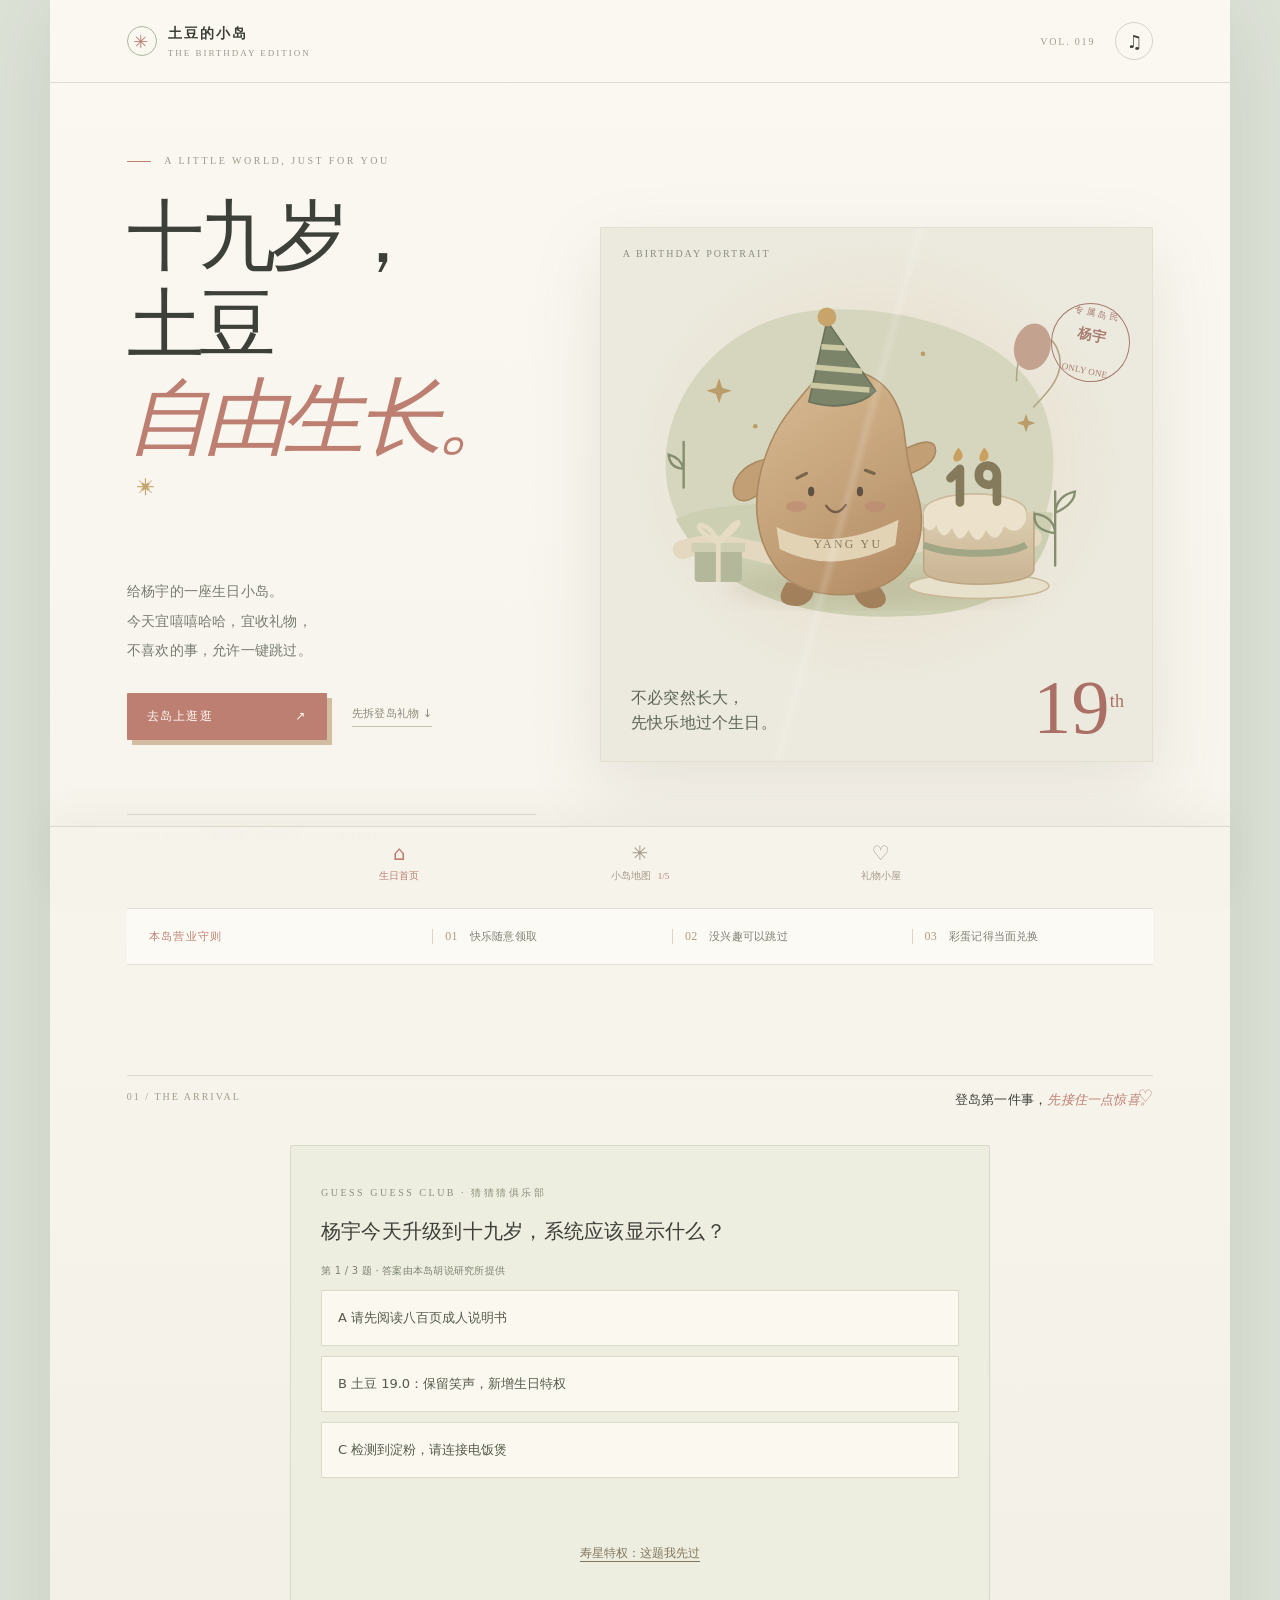
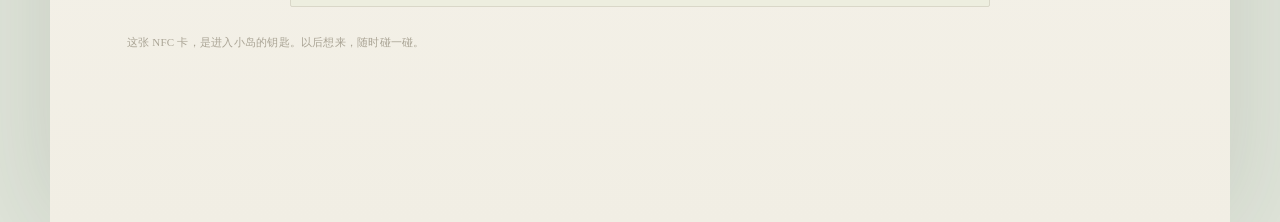
==== index.html @ 87e4a961 "土豆的十九岁生日小岛：五站猜题、礼物彩蛋、小岛地图与上线配置" ====
<!doctype html>
<html lang="zh-CN">
<head>
<meta charset="utf-8"><meta name="viewport" content="width=device-width, initial-scale=1, viewport-fit=cover">
<meta name="theme-color" content="#f6f3eb"><title>土豆的十九岁 · 杨宇的生日小岛</title>
<meta name="description" content="杨宇（土豆）的十九岁生日小岛：五个地点、十五道抽象猜题和五份可以当面兑换的生日惊喜。">
<meta name="robots" content="noindex, nofollow, noarchive">
<meta name="format-detection" content="telephone=no">
<link rel="icon" href="favicon.svg" type="image/svg+xml">
<link rel="apple-touch-icon" href="favicon.svg">
<link rel="manifest" href="site.webmanifest">
<link rel="stylesheet" href="styles.css"><link rel="stylesheet" href="gifts.css">
</head>
<body>
<main class="app-shell">
<header class="topbar"><a class="brand" href="#home" data-go="home"><span class="brand-mark">✳</span><span>土豆的小岛<small>THE BIRTHDAY EDITION</small></span></a><div class="header-right"><span class="edition">VOL. 019</span><button class="icon-button" id="soundToggle" aria-label="查看背景音乐状态">♫</button></div></header>
<section class="screen active" data-screen="home">
  <div class="home-hero">
    <div class="hero-text"><p class="birthday-kicker"><span></span> A LITTLE WORLD, JUST FOR YOU</p><h1>十九岁，<br>土豆<span class="title-serif">自由生长。</span></h1><p class="hero-copy">给杨宇的一座生日小岛。<br>今天宜嘻嘻哈哈，宜收礼物，<br>不喜欢的事，允许一键跳过。</p><div class="hero-actions"><button class="primary-button" data-go="map">去岛上逛逛 <span>↗</span></button><a class="quiet-link" href="#welcome-quiz">先拆登岛礼物 <span>↓</span></a></div><div class="hero-meta"><span>YANG YU</span><span>土象灵感 · 快乐优先</span><span>19 & FREE</span></div></div>
    <figure class="hero-art"><span class="art-corner">A BIRTHDAY PORTRAIT</span><img src="potato-birthday.svg" width="700" height="600" alt="戴生日帽的土豆，和十九岁蜡烛蛋糕一起站在小岛上"><figcaption><span>不必突然长大，<br>先快乐地过个生日。</span><b>19<sup>th</sup></b></figcaption><div class="art-seal">专 属 岛 民<br><strong>杨宇</strong><br>ONLY ONE</div></figure>
  </div>
  <div class="island-rules"><span class="rule-label">本岛营业守则</span><p><b>01</b> 快乐随意领取</p><p><b>02</b> 没兴趣可以跳过</p><p><b>03</b> 彩蛋记得当面兑换</p></div>
  <div class="section-divider" id="welcome-quiz"><span>01 / THE ARRIVAL</span><p>登岛第一件事，<em>先接住一点惊喜。</em></p></div>
  <div data-quiz-anchor="home"></div>
  <p class="tiny-tip">这张 NFC 卡，是进入小岛的钥匙。以后想来，随时碰一碰。</p>
</section>
<section class="screen" data-screen="map">
  <div class="section-heading"><p class="mini-kicker">THE ISLAND ATLAS / 019</p><h2>小岛不大，<em>快乐很多。</em></h2><p>选一个想去的地方。每一站结束，都有人在现实里等着给你惊喜。</p></div>
  <div class="atlas-layout"><div class="map-wrap"><img class="map-art" src="island-map.svg" alt="生日小岛地形：有海岸、树木、池塘和串联五个地点的小路" width="600" height="620">
    <button class="map-pin pin-pass unlocked" data-node="pass"><i>01</i><b>登岛礼</b><small>已经抵达</small></button>
    <button class="map-pin pin-travel locked" data-node="travel"><i>02</i><b>照片花园</b><small>待发现</small></button>
    <button class="map-pin pin-training locked" data-node="training"><i>03</i><b>土豆训练营</b><small>待发现</small></button>
    <button class="map-pin pin-video locked" data-node="video"><i>04</i><b>落日放映室</b><small>待发现</small></button>
    <button class="map-pin pin-final locked" data-node="final"><i>05</i><b>礼物小屋</b><small>待发现</small></button>
  </div><aside class="atlas-aside"><span class="atlas-number">05</span><h3>五个地点，<br>一趟只为你准备的旅行。</h3><div class="progress-pill"><span>已经走过的小地方</span><strong id="progressText">1 / 5</strong><div class="progress-track"><i id="progressBar"></i></div></div><div class="map-note"><span>给土豆的通行特权</span><b>不赶路，不考试。想先去哪里，就去哪里。</b></div></aside></div>
</section>
<section class="screen" data-screen="travel">
  <div class="section-heading"><p class="mini-kicker">02 / THE MEMORY GARDEN</p><h2>把好日子，<em>种在这里。</em></h2><p>有一起出门的风，也有合照里的笑。照片来了以后，就让回忆在这里生长。</p></div>
  <div class="garden"><button class="flower-button flower-button-1"><span class="photo-placeholder">✳</span><span>01 / 出发日</span></button><button class="flower-button flower-button-2"><span class="photo-placeholder">☼</span><span>02 / 好天气</span></button><button class="flower-button flower-button-3"><span class="photo-placeholder">⌁</span><span>03 / 小小绕路</span></button></div>
  <div class="photo-note"><span class="note-pin">“</span><div><b>土豆的快乐存档</b><p>先替照片留好位置。点开一张小卡，看看今天的脑洞。</p></div></div>
  <button class="primary-button task-button" data-unlock="training">去下一站</button>
</section>
<section class="screen" data-screen="training">
  <div class="section-heading"><p class="mini-kicker">03 / POTATO FIELD CAMP</p><h2>土豆训练营，<em>今天放假。</em></h2><p>军训回忆慢慢看。今天的唯一训练任务，是心安理得地收下祝福。</p></div>
  <div class="badge-card"><div class="badge-star">✳</div><div><b>YANG YU · HONORARY MEMBER</b><strong>快乐保持训练<br>已获得终身免考资格</strong></div><span>十九岁<br>特批</span></div>
  <button class="primary-button task-button" data-unlock="video">去下一站</button>
</section>
<section class="screen" data-screen="video">
  <div class="section-heading"><p class="mini-kicker">04 / THE SUNSET CINEMA</p><h2>一些片段，<em>值得再看一遍。</em></h2><p>这里留给你们出去玩的视频，还有一段专门录给土豆的声音。</p></div>
  <div class="beach-video"><div class="film-top"><span>PRIVATE SCREENING</span><span>FOR YANG YU</span></div><div class="cinema-sun"></div><div class="cinema-hill"></div><button class="play-button" id="playMock" aria-label="查看视频素材状态">▷</button><span id="playText">影片待送达 · 好位置已经留给你</span></div>
  <div class="voice-card"><button class="audio-button" id="audioMock" aria-label="查看语音素材状态">♫</button><div><b>一封会说话的小信</b><small>录音待放入，先把耳朵的位置留好。</small></div><span>VOICE NOTE</span></div>
  <button class="primary-button task-button" data-unlock="final">去下一站</button>
</section>
<section class="screen" data-screen="final">
  <div class="section-heading"><p class="mini-kicker">05 / THE LITTLE GIFT HOUSE</p><h2>杨宇，<em>十九岁快乐。</em></h2><p>到这里先别急着离开。还有三个小问题，和一份等着亲手交给你的礼物。</p></div>
  <div class="letter-card"><div class="letter-top"><span>A LETTER FOR POTATO</span><span>No. 019</span></div><span class="letter-age">19</span><h3>慢慢长大，<br>继续做快乐的土豆。</h3><p>十九岁，不用一夜之间学会所有事。<br>喜欢的就靠近，不喜欢的就先放一放。<br>愿你有自己的节奏，也有很多很多<br>可以嘻嘻哈哈的小日子。</p><div class="signature">今天的祝福，全部归杨宇。<span>HAPPY BIRTHDAY, POTATO.</span></div></div>
  <button class="secondary-button" id="resetButton">再逛一次小岛 ↗</button>
</section>
<nav class="bottom-nav" aria-label="小岛主导航"><button data-go="home"><span>⌂</span><small>生日首页</small></button><button data-go="map"><span>✳</span><small>小岛地图 <em id="navCount">1/5</em></small></button><button data-go="final"><span>♡</span><small>礼物小屋</small></button></nav>
</main>
<dialog id="giftDialog" class="gift-dialog" aria-labelledby="giftTitle"><button class="gift-close" aria-label="暂时收起彩蛋">×</button><div class="gift-envelope" aria-hidden="true">🎁</div><p class="mini-kicker">A LITTLE SURPRISE FOR POTATO</p><h2 id="giftTitle"></h2><p id="giftHint"></p><button id="unwrapGift" class="primary-button">拆开这份彩蛋 <span>♡</span></button><div id="giftReveal" hidden><h3></h3><p></p><div class="handoff-note">先把手机放一放 · 等礼物到手，再出发</div><button id="claimGift" class="primary-button">礼物收到啦，继续逛岛 →</button></div></dialog>
<script src="gifts-config.js"></script><script src="app.js"></script><script src="gifts.js"></script>
</body></html>
---- styles.css ----
:root{--paper:#f6f3eb;--ink:#3d3f39;--muted:#85887c;--olive:#839078;--clay:#bd7f71;--sand:#e6d7bd;--line:#ddd9cc;--shadow:0 22px 70px #4c493312}*{box-sizing:border-box}html{scroll-behavior:smooth}body{margin:0;background:#dfe4d9;color:var(--ink);font-family:'Microsoft YaHei','Noto Sans SC',system-ui,sans-serif;letter-spacing:.015em}button,a{font:inherit;color:inherit;cursor:pointer}button{border:0;-webkit-tap-highlight-color:transparent}button:focus-visible,a:focus-visible{outline:2px solid var(--clay);outline-offset:4px}.app-shell{position:relative;max-width:1180px;min-height:100svh;margin:auto;background:var(--paper);overflow:hidden;padding-bottom:116px;box-shadow:0 0 100px #43504528}.topbar{height:83px;padding:0 6vw;display:flex;align-items:center;justify-content:space-between;border-bottom:1px solid #dfddd3}.brand{display:flex;gap:11px;align-items:center;text-decoration:none;font-size:14px;letter-spacing:.14em;font-weight:800}.brand small{display:block;color:#999b8d;font:9px Georgia,serif;letter-spacing:.22em;margin-top:5px}.brand-mark{width:30px;height:30px;display:grid;place-items:center;border:1px solid #abb59f;border-radius:50%;color:var(--clay);font-size:18px}.header-right{display:flex;align-items:center;gap:20px}.edition{color:#a39d8e;font:10px Georgia,serif;letter-spacing:.18em}.icon-button{width:38px;height:38px;border-radius:50%;background:transparent;border:1px solid #d4d2c9;font-size:18px}.screen{display:none;padding:62px 6vw 40px;animation:fade-in .55s ease}.screen.active{display:block}@keyframes fade-in{from{opacity:0;transform:translateY(12px)}to{opacity:1;transform:none}}.home-hero{display:grid;grid-template-columns:minmax(0,.85fr) minmax(430px,1.15fr);gap:5vw;align-items:center;max-width:1070px;margin:auto}.birthday-kicker,.mini-kicker{font:10px Georgia,serif;letter-spacing:.25em;color:#9a9d8d}.birthday-kicker span{display:inline-block;width:24px;height:1px;background:var(--clay);vertical-align:middle;margin-right:9px}.hero-text h1{font-size:clamp(44px,6vw,78px);font-weight:500;line-height:1.16;letter-spacing:-.06em;margin:25px 0 25px}.hero-text h1>span{display:block;color:var(--clay);font-family:Georgia,serif;font-style:italic;font-size:1.09em;letter-spacing:-.08em}.title-serif{font-family:Georgia,serif!important;font-style:italic}.hero-copy{font-size:14px;line-height:2.1;color:#777b70;margin-bottom:27px}.hero-actions{display:flex;align-items:center;gap:25px}.primary-button{background:var(--clay);color:#fffaf2;border-radius:1px;padding:15px 20px;display:flex;justify-content:space-between;align-items:center;min-width:200px;box-shadow:5px 5px 0 #d2bda2;font-size:12px;letter-spacing:.1em;transition:transform .2s,box-shadow .2s}.primary-button:hover{transform:translate(-2px,-2px);box-shadow:7px 7px 0 #d2bda2}.quiet-link{font-size:11px;color:#8f8879;text-decoration:none;border-bottom:1px solid #c9c2b4;padding-bottom:5px}.hero-meta{display:flex;gap:20px;margin-top:74px;border-top:1px solid var(--line);padding-top:15px;color:#a4a190;font:10px Georgia,serif;letter-spacing:.13em}.hero-art{position:relative;margin:0;min-height:535px;background:#ece9de;overflow:hidden;border-radius:1px}.hero-art:after{content:'';position:absolute;inset:0;pointer-events:none;background:linear-gradient(105deg,transparent 45%,#ffffff26 46%,transparent 47%)}.hero-art img{width:100%;height:100%;display:block;object-fit:cover;opacity:.9;mix-blend-mode:multiply}.art-corner{position:absolute;z-index:2;left:22px;top:20px;color:#8a8f80;font:10px Georgia,serif;letter-spacing:.2em}.hero-art figcaption{position:absolute;z-index:3;left:30px;right:28px;bottom:25px;display:flex;justify-content:space-between;align-items:flex-end;color:#5d6657;font-family:Georgia,serif;font-size:16px;line-height:1.55}.hero-art figcaption b{font-size:76px;line-height:.75;font-weight:400;color:#aa7065}.hero-art figcaption sup{font-size:18px}.art-seal{position:absolute;z-index:3;right:22px;top:75px;width:79px;height:79px;border:1px solid #a77b6f;border-radius:50%;display:grid;place-items:center;text-align:center;color:#a77b6f;font:9px Georgia,serif;line-height:1.5;transform:rotate(12deg)}.art-seal strong{font-size:14px}.island-rules{max-width:1070px;margin:64px auto 0;display:grid;grid-template-columns:1.2fr 1fr 1fr 1fr;gap:20px;border-top:1px solid var(--line);border-bottom:1px solid var(--line);padding:18px 0;color:#7d8175;font-size:11px}.rule-label{font:11px Georgia,serif;color:var(--clay);letter-spacing:.12em}.island-rules p{margin:0}.island-rules b{color:#b19b7d;font:12px Georgia,serif;margin-right:8px}.section-divider{max-width:1070px;margin:110px auto 0;border-top:1px solid var(--line);display:flex;justify-content:space-between;padding-top:15px}.section-divider span{font:10px Georgia,serif;letter-spacing:.2em;color:#a59c8c}.section-divider p{font-size:13px;margin:0}.section-divider em{font-family:Georgia,serif;color:var(--clay)}.tiny-tip{max-width:1070px;margin:28px auto 0;color:#aaa495;font:11px Georgia,serif}.section-heading{text-align:center;max-width:680px;margin:0 auto 35px}.section-heading h2{font-weight:500;font-size:clamp(32px,5vw,52px);letter-spacing:-.055em;margin:17px 0 14px;line-height:1.3}.section-heading h2 em{color:var(--clay);font-family:Georgia,serif;font-style:italic}.section-heading p{font-size:13px;line-height:2;color:var(--muted)}.atlas-layout{max-width:1070px;margin:auto;display:grid;grid-template-columns:minmax(400px,1fr) 280px;gap:55px;align-items:center}.map-wrap{position:relative;max-width:610px;width:100%;margin:auto;background:#e5eeea;border-radius:1px;box-shadow:var(--shadow);overflow:hidden}.map-art{display:block;width:100%;height:auto;mix-blend-mode:multiply}.map-pin{position:absolute;width:100px;display:grid;justify-items:center;gap:3px;background:#f7f3e8e8;padding:5px 7px;border-radius:2px;transform:translate(-50%,-50%);transition:transform .2s,opacity .2s}.map-pin:hover{transform:translate(-50%,-56%)}.map-pin i{font:12px Georgia,serif;color:var(--clay);border:1px solid #c29b8b;border-radius:50%;width:30px;height:30px;display:grid;place-items:center;font-style:normal}.map-pin b{font-size:11px;font-weight:600}.map-pin small{font-size:9px;color:#999b8d}.map-pin.locked{opacity:.6;filter:grayscale(.45)}.pin-pass{left:25%;top:25%}.pin-travel{left:68%;top:34%}.pin-training{left:34%;top:54%}.pin-video{left:74%;top:66%}.pin-final{left:55%;top:84%}.atlas-aside{border-left:1px solid var(--line);padding-left:30px}.atlas-number{font:80px Georgia,serif;color:#dad2bd}.atlas-aside h3{font-size:22px;line-height:1.7;font-weight:400;margin:3px 0 35px}.progress-pill{padding:17px 0;background:none;display:grid;grid-template-columns:1fr auto;gap:12px;color:#989586;font-size:11px;border-top:1px solid var(--line)}.progress-pill strong{color:var(--clay);font:15px Georgia,serif}.progress-track{grid-column:1/-1;background:#e5e1d6;height:4px}.progress-track i{display:block;height:100%;width:20%;background:var(--clay);transition:width .4s}.map-note{border-top:1px solid var(--line);padding-top:20px;margin-top:14px}.map-note span{display:block;color:var(--clay);font:10px Georgia,serif;letter-spacing:.15em;margin-bottom:10px}.map-note b{font-size:11px;color:#989586;font-weight:400;line-height:1.8}.garden{height:340px;max-width:700px;margin:25px auto 26px;position:relative;overflow:hidden;background:#e7eee8;border-bottom:5px solid #d5ddc8}.garden:before{content:'MEMORY GARDEN';position:absolute;left:20px;top:18px;color:#899684;font:11px Georgia,serif;letter-spacing:.18em}.garden:after{content:'';position:absolute;left:0;right:0;bottom:0;height:110px;background:radial-gradient(ellipse at 22% 70%,#bdceb0 0 25%,transparent 26%),radial-gradient(ellipse at 80% 65%,#cfdaba 0 28%,transparent 29%),#dfe6d2}.flower-button{position:absolute;z-index:2;background:#f8f3e9c7;display:grid;gap:7px;padding:13px;text-align:left;border-left:1px solid #c3bca8}.photo-placeholder{font:52px Georgia,serif;color:#bb806e;line-height:1}.flower-button>span:last-child{font:10px Georgia,serif;color:#7e8776}.flower-button-1{left:8%;top:90px}.flower-button-2{left:40%;top:48px}.flower-button-3{right:8%;top:120px}.photo-note{display:flex;gap:18px;max-width:700px;margin:0 auto 30px;padding:19px 0;border-top:1px solid var(--line);border-bottom:1px solid var(--line)}.note-pin{font:42px Georgia,serif;color:#bf8578;line-height:.8}.photo-note b{font-size:13px}.photo-note p{font-size:12px;color:var(--muted);line-height:1.8;margin:7px 0}.task-button{max-width:700px;margin:0 auto}.badge-card{display:flex;align-items:center;gap:18px;max-width:700px;margin:27px auto 30px;padding:25px;background:#e7eadb;border:1px solid #d4ddc2}.badge-star{font-size:42px;color:#ba8e70}.badge-card b{font:10px Georgia,serif;color:#8f987a;letter-spacing:.12em}.badge-card strong{display:block;font-size:16px;line-height:1.8;margin-top:8px;font-weight:500}.badge-card>span{margin-left:auto;border:1px solid #adba99;border-radius:50%;width:65px;height:65px;display:grid;place-items:center;text-align:center;font:10px Georgia,serif;color:#7f8d71;transform:rotate(10deg)}.beach-video{position:relative;height:330px;max-width:700px;margin:26px auto 20px;overflow:hidden;background:linear-gradient(#e7ecdf 0 55%,#c2d4c4 56% 72%,#e9ddc6 73%);display:grid;place-items:center}.beach-video:after{content:'';position:absolute;inset:0;background:linear-gradient(155deg,transparent 50%,#ffffff33 50% 51%,transparent 51%)}.film-top{position:absolute;left:20px;right:20px;top:18px;z-index:2;display:flex;justify-content:space-between;font:9px Georgia,serif;color:#778575;letter-spacing:.15em}.cinema-sun{position:absolute;top:55px;right:80px;width:55px;height:55px;border-radius:50%;background:#d7b87c}.cinema-hill{position:absolute;bottom:85px;left:0;right:0;height:105px;background:#91a487;border-radius:50% 50% 0 0/80% 80% 0 0}.play-button{z-index:3;width:62px;height:62px;border-radius:50%;background:#f8f3e8;color:#9b7566;font-size:23px}.beach-video>span{position:absolute;z-index:3;bottom:25px;font:11px Georgia,serif;color:#faf6e8;letter-spacing:.1em}.voice-card{display:flex;align-items:center;gap:15px;max-width:700px;margin:0 auto 28px;padding:15px 0;border-top:1px solid var(--line);border-bottom:1px solid var(--line)}.audio-button{width:40px;height:40px;border-radius:50%;background:#e2e7d8;color:#78856c}.voice-card b,.voice-card small{display:block}.voice-card b{font-size:12px}.voice-card small{font-size:11px;color:var(--muted);margin-top:7px}.voice-card>span{margin-left:auto;color:#a69b8c;font:10px Georgia,serif}.letter-card{position:relative;max-width:620px;margin:30px auto;padding:32px 38px;background:#fbf7ed;border:1px solid #e5d9c5;box-shadow:var(--shadow);transform:rotate(-1.2deg);overflow:hidden}.letter-card:before{content:'✳';position:absolute;right:40px;top:42px;color:#d6b57e;font-size:36px}.letter-top{display:flex;justify-content:space-between;color:#a6937d;font:10px Georgia,serif;letter-spacing:.14em}.letter-age{display:block;font:92px Georgia,serif;color:#d7c29d;line-height:.9;margin-top:30px}.letter-card h3{font:28px Georgia,serif;line-height:1.4;color:#aa7065;font-weight:400}.letter-card p{font-size:13px;line-height:2.2;color:#827967}.signature{margin-top:35px;color:#a77f70;font-size:11px}.signature span{display:block;margin-top:7px;font:10px Georgia,serif;letter-spacing:.14em}.secondary-button{display:block;margin:42px auto 0;padding:14px 25px;background:none;border:1px solid #c7bbaa;color:#8d7e6e;font-size:11px}.bottom-nav{position:fixed;z-index:10;bottom:0;left:50%;transform:translateX(-50%);width:min(100%,1180px);background:#f6f3ebeF;backdrop-filter:blur(16px);border-top:1px solid #ddd9cc;display:flex;justify-content:center;gap:14vw;padding:13px 20px max(16px,env(safe-area-inset-bottom))}.bottom-nav button{background:none;color:#a79a89;text-align:center}.bottom-nav button span{display:block;font-size:20px}.bottom-nav small{display:block;font-size:10px;margin-top:4px}.bottom-nav em{font:9px Georgia,serif;color:var(--clay);font-style:normal;margin-left:4px}.bottom-nav .active{color:var(--clay)}.confetti{position:absolute;pointer-events:none;color:#d0b982}.confetti-a{top:118px;left:2vw}.confetti-b{top:390px;right:3vw}.confetti-c{top:610px;left:3vw}.toast{position:fixed;z-index:30;bottom:108px;left:50%;transform:translateX(-50%);width:min(85%,390px);padding:14px 18px;background:#5e6658;color:#fffaf2;border-radius:2px;font-size:12px;line-height:1.8;text-align:center;box-shadow:var(--shadow)}.celebration{position:fixed;pointer-events:none;inset:0;z-index:25;overflow:hidden}.celebration i{position:absolute;top:-30px;font-style:normal;animation:fall 2.8s ease-in forwards}@keyframes fall{to{transform:translateY(105vh) rotate(240deg);opacity:0}}@media(max-width:780px){.screen{padding:42px 22px 28px}.home-hero{grid-template-columns:1fr;gap:32px}.hero-text{text-align:center}.hero-actions{justify-content:center}.hero-meta{justify-content:center;margin-top:44px;font-size:9px}.hero-art{min-height:390px}.island-rules{margin-top:35px;grid-template-columns:1fr 1fr;gap:16px}.section-divider{margin-top:65px;display:block}.section-divider p{margin-top:12px}.atlas-layout{grid-template-columns:1fr;gap:22px}.atlas-aside{border-left:0;border-top:1px solid var(--line);padding:20px 0 0}.atlas-number{font-size:58px}.map-wrap{max-width:570px}.bottom-nav{gap:20vw}}@media(max-width:480px){.topbar{height:70px;padding:0 20px}.brand{font-size:12px}.edition{display:none}.hero-text h1{font-size:47px}.hero-copy{font-size:13px}.hero-art{min-height:340px}.hero-art figcaption{left:17px;right:17px;font-size:13px}.hero-art figcaption b{font-size:60px}.hero-meta{gap:10px;font-size:8px}.island-rules{font-size:10px}.map-pin{width:85px;padding:4px}.map-pin b{font-size:10px}.map-pin small{font-size:8px}.letter-card{padding:26px 21px}.letter-card h3{font-size:24px}.hero-actions{flex-direction:column;gap:18px}.primary-button{width:100%;justify-content:space-between}.quiet-link{align-self:center}.screen{padding-left:18px;padding-right:18px}}
/* final visual polish */
.app-shell{background:linear-gradient(180deg,#faf8f1 0%,#f6f3eb 66%,#f1eee4 100%)}
.topbar{background:#faf8f1cc;backdrop-filter:blur(12px);position:relative;z-index:4}
.hero-text h1{font-weight:450;text-wrap:balance}.hero-text h1:after{content:'✳';display:inline-block;color:#c6a46d;font:18px Georgia,serif;vertical-align:top;margin:12px 0 0 10px}.hero-art{box-shadow:0 25px 70px #82765e25;border:1px solid #e4ded0}.hero-art img{transition:transform .8s ease}.hero-art:hover img{transform:scale(1.018)}
.island-rules{background:#fbfaf4;padding:20px 22px;border-color:#e3dfd3}.island-rules p{padding-left:12px;border-left:1px solid #ddd5c2}.section-divider{position:relative}.section-divider:after{content:'♡';color:#bd7f71;font-size:17px;position:absolute;right:0;top:10px}.section-heading h2{font-weight:450}.atlas-layout{align-items:stretch}.map-wrap{border:10px solid #f8f5eb;outline:1px solid #d9d6c8;box-shadow:0 24px 65px #65726218}.map-pin{border:1px solid #ddd3c2;box-shadow:0 4px 14px #5f604317}.map-pin.unlocked{background:#fffaf0}.map-pin i{background:#faf1e1}.atlas-aside{display:flex;flex-direction:column;justify-content:center}.atlas-aside .map-note{margin-top:auto}.progress-pill{background:#faf8f1;padding:15px;border:1px solid #e4dfd1}.garden,.beach-video{box-shadow:0 15px 35px #65726217;border:8px solid #faf8f1;outline:1px solid #ddd9ca}.photo-note,.voice-card{background:#fbfaf4;padding:20px;border:1px solid #e5dfd0}.badge-card{box-shadow:0 12px 30px #6b72531a}.letter-card{box-shadow:12px 18px 0 #e7ddca,0 25px 70px #6b624c19}.bottom-nav{box-shadow:0 -12px 35px #5f60420f}
@media(max-width:780px){.atlas-aside{background:#faf8f1;padding:20px;border:1px solid #e4dfd1}.section-divider:after{right:4px}.island-rules{padding:16px}.island-rules p{padding-left:8px}}
@media(prefers-reduced-motion:reduce){.hero-art img{transition:none}}
/* typography and detail polish */
.section-divider{scroll-margin-top:110px}.screen{padding-bottom:56px}
.hero-text h1{margin-bottom:22px}.hero-copy{text-wrap:pretty}
.primary-button:focus-visible,.quiet-link:focus-visible,.map-pin:focus-visible,.bottom-nav button:focus-visible{outline:2px solid #7d8a70;outline-offset:3px}
.primary-button{position:relative;overflow:hidden}.primary-button:after{content:'';position:absolute;inset:0;background:linear-gradient(100deg,#ffffff00 40%,#ffffff2e 50%,#ffffff00 60%);transform:translateX(-120%);transition:transform .6s ease}
.primary-button:hover:after{transform:translateX(120%)}
.map-pin{transition:transform .25s ease,box-shadow .25s ease,opacity .25s ease}
.section-heading h2{text-wrap:balance}.letter-card h3{text-wrap:balance}
.bottom-nav button{transition:color .2s ease}.bottom-nav button:hover{color:#c08a7c}
@media(prefers-reduced-motion:reduce){.primary-button:after{display:none}}
---- gifts.css ----
[hidden]{display:none!important}
.guess-card{max-width:700px;margin:36px auto 24px;padding:30px;border:1px solid #d9d7c8;border-radius:2px;background:#edeedf;box-shadow:none}
.guess-card h3{font-size:20px;font-weight:500;line-height:1.7;margin:14px 0}.guess-card .mini-kicker{color:#8b907a}.guess-counter{font-size:10px;color:#7c826f;line-height:1.8}.guess-options{display:grid;gap:10px}.guess-option{border:1px solid #dcd9c8;border-radius:1px;background:#faf8ef;padding:16px;color:#555b4a;text-align:left;font-size:13px;line-height:1.7;min-height:48px}.guess-option.wrong{border-style:dashed;background:#f8eee6}.guess-option.correct{background:#d7dfc7;border-color:#95a182}.guess-option:disabled{cursor:default;opacity:.8;transform:none}.guess-option.correct:disabled{opacity:1}.guess-feedback{font-size:12px;line-height:1.9;color:#73795f;min-height:24px;margin:15px 0}.guess-skip{border:0;background:none;color:#82755e;font-size:12px;min-height:44px;text-decoration:underline;text-underline-offset:4px;display:block;margin:12px auto 0}.guess-next,.gift-trigger{width:100%;box-shadow:none;font-size:12px;justify-content:center;text-align:center;line-height:1.7}.gift-map-status{font-size:10px;text-align:left;color:#858976;line-height:1.9}.gift-map-status strong{color:#af716a}.map-pin.gift-claimed b:after{content:' ♡';color:#b37770}
.gift-dialog{width:min(90vw,420px);max-height:85svh;overflow-y:auto;border:1px solid #c8b995;border-radius:2px;padding:30px 25px;background:#f7f2e6;color:var(--ink);text-align:center;box-shadow:0 30px 100px #353b3440}.gift-dialog::backdrop{background:#434b3e85;backdrop-filter:blur(6px)}.gift-dialog h2{font-size:23px;font-weight:500;line-height:1.6;margin:14px 0}.gift-dialog p{font-size:13px;line-height:2;color:#7e7b68}.gift-dialog .mini-kicker{font-size:9px}.gift-dialog h3{color:#a66f60;font-size:20px;line-height:1.6}.gift-close{position:absolute;right:12px;top:10px;border:0;background:transparent;font-size:26px;min-width:44px;min-height:44px;color:#94896c}.gift-envelope{font-size:70px;margin:13px auto 20px}.gift-dialog.unwrapped .gift-envelope{animation:fade-in .5s ease}.handoff-note{margin:20px 0;padding:14px 9px;border:1px dashed #bcc3a7;border-radius:1px;background:#e8ead9;font-size:11px;line-height:1.7;color:#727859}.gift-dialog .primary-button{justify-content:center;font-size:12px;line-height:1.8;margin:18px 0 7px;box-shadow:none;width:100%;border-radius:1px}.gift-open{overflow:hidden}@media(max-width:480px){.guess-card{padding:23px 18px}.guess-card h3{font-size:18px}}@media(max-width:350px){.gift-dialog{padding:30px 18px}.gift-dialog h2{font-size:20px}}@media(prefers-reduced-motion:reduce){*,*:before,*:after{animation:none!important;transition:none!important;scroll-behavior:auto!important}}
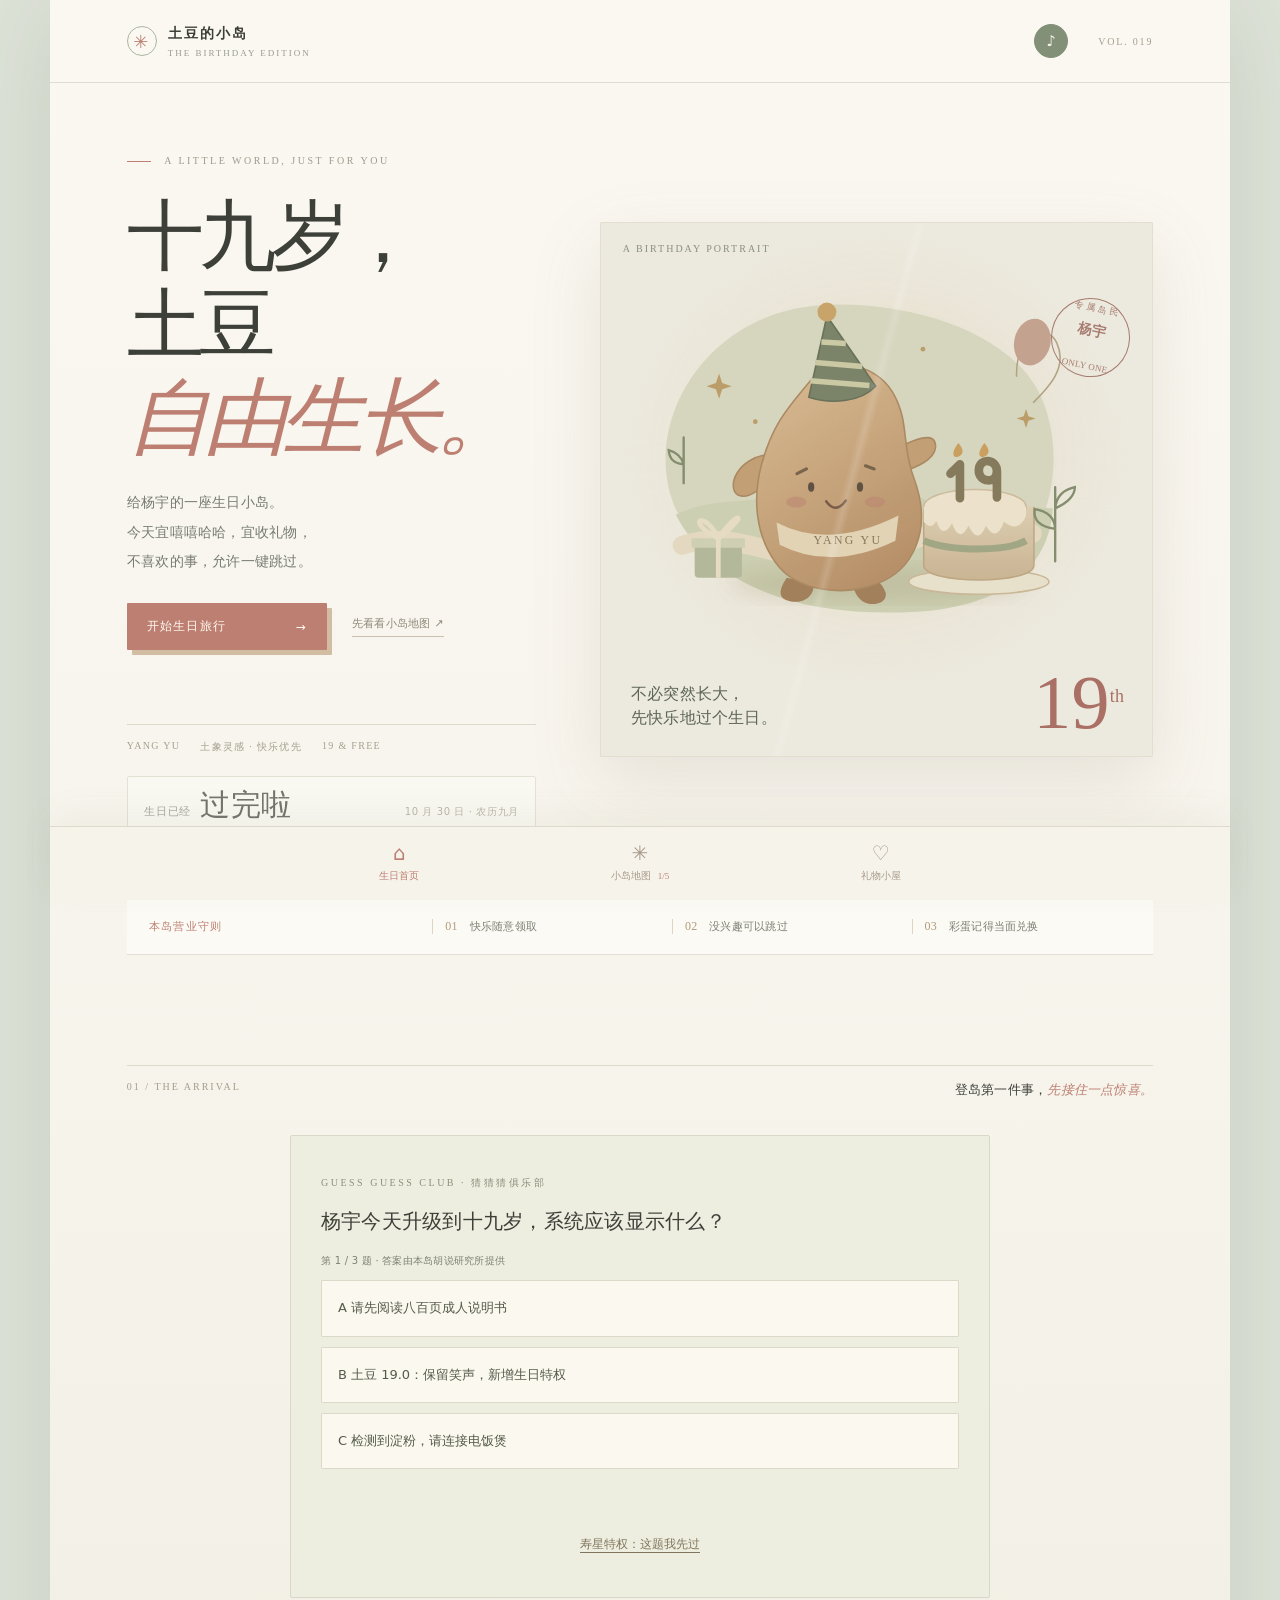
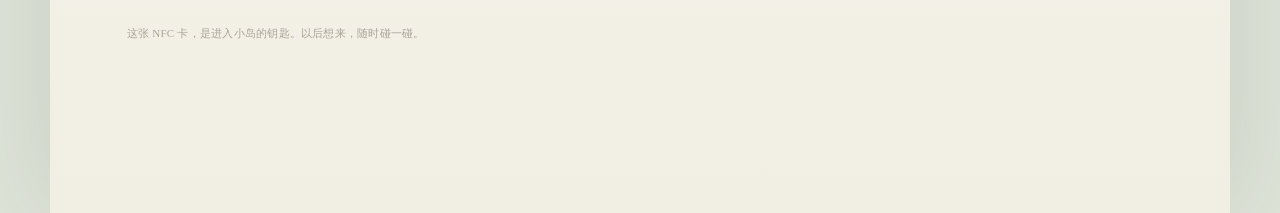
==== commit 2afd93c5: "照片花园改为水晶生日蛋糕场景，彩蛋对齐六样实物礼物，新增生日倒计时 - 首页新增生日倒计时，指向 2026-10-30，不足一天时显示小时与分秒 - 五站彩蛋对应实物：玩偶、手账本、保温杯、香薰、钥匙" ====
--- a/index.html
+++ b/index.html
@@ -9,15 +9,15 @@
 <link rel="icon" href="favicon.svg" type="image/svg+xml">
 <link rel="apple-touch-icon" href="favicon.svg">
 <link rel="manifest" href="site.webmanifest">
-<link rel="stylesheet" href="styles.css"><link rel="stylesheet" href="gifts.css">
+<link rel="stylesheet" href="styles.css?v=cake3"><link rel="stylesheet" href="gifts.css"><link rel="stylesheet" href="media.css?v=album3"><link rel="stylesheet" href="crystal.css?v=island3">
 </head>
 <body>
 <main class="app-shell">
-<header class="topbar"><a class="brand" href="#home" data-go="home"><span class="brand-mark">✳</span><span>土豆的小岛<small>THE BIRTHDAY EDITION</small></span></a><div class="header-right"><span class="edition">VOL. 019</span><button class="icon-button" id="soundToggle" aria-label="查看背景音乐状态">♫</button></div></header>
+<header class="topbar"><a class="brand" href="#home" data-go="home"><span class="brand-mark">✳</span><span>土豆的小岛<small>THE BIRTHDAY EDITION</small></span></a><div class="header-right"><button id="soundToggle" class="sound-toggle" type="button" aria-pressed="false" aria-label="音效开关">♪</button><span class="edition">VOL. 019</span></div></header>
 <section class="screen active" data-screen="home">
   <div class="home-hero">
-    <div class="hero-text"><p class="birthday-kicker"><span></span> A LITTLE WORLD, JUST FOR YOU</p><h1>十九岁，<br>土豆<span class="title-serif">自由生长。</span></h1><p class="hero-copy">给杨宇的一座生日小岛。<br>今天宜嘻嘻哈哈，宜收礼物，<br>不喜欢的事，允许一键跳过。</p><div class="hero-actions"><button class="primary-button" data-go="map">去岛上逛逛 <span>↗</span></button><a class="quiet-link" href="#welcome-quiz">先拆登岛礼物 <span>↓</span></a></div><div class="hero-meta"><span>YANG YU</span><span>土象灵感 · 快乐优先</span><span>19 & FREE</span></div></div>
-    <figure class="hero-art"><span class="art-corner">A BIRTHDAY PORTRAIT</span><img src="potato-birthday.svg" width="700" height="600" alt="戴生日帽的土豆，和十九岁蜡烛蛋糕一起站在小岛上"><figcaption><span>不必突然长大，<br>先快乐地过个生日。</span><b>19<sup>th</sup></b></figcaption><div class="art-seal">专 属 岛 民<br><strong>杨宇</strong><br>ONLY ONE</div></figure>
+    <div class="hero-text"><p class="birthday-kicker"><span></span> A LITTLE WORLD, JUST FOR YOU</p><h1>十九岁，<br>土豆<span class="title-serif">自由生长。</span></h1><p class="hero-copy">给杨宇的一座生日小岛。<br>今天宜嘻嘻哈哈，宜收礼物，<br>不喜欢的事，允许一键跳过。</p><div class="hero-actions"><button class="primary-button" id="startJourney">开始生日旅行 <span>→</span></button><a class="quiet-link" href="#map" data-go="map">先看看小岛地图 <span>↗</span></a></div><div class="hero-meta"><span>YANG YU</span><span>土象灵感 · 快乐优先</span><span>19 & FREE</span></div><div class="countdown-strip" id="countdownStrip" data-target="2026-10-30T00:00:00"><span class="countdown-label">距离生日</span><strong id="countdownDays">--</strong><span class="countdown-unit">天</span><span class="countdown-clock" id="countdownClock">--:--</span><span class="countdown-date">10 月 30 日 · 农历九月</span></div></div>
+    <figure class="hero-art" data-go="travel" tabindex="0" role="button" aria-label="点击开启水晶梦境"><span class="art-corner">A BIRTHDAY PORTRAIT</span><img src="potato-birthday.svg" width="700" height="600" alt="戴生日帽的土豆，和十九岁蜡烛蛋糕一起站在小岛上"><figcaption><span>不必突然长大，<br>先快乐地过个生日。</span><b>19<sup>th</sup></b></figcaption><div class="art-seal">专 属 岛 民<br><strong>杨宇</strong><br>ONLY ONE</div></figure>
   </div>
   <div class="island-rules"><span class="rule-label">本岛营业守则</span><p><b>01</b> 快乐随意领取</p><p><b>02</b> 没兴趣可以跳过</p><p><b>03</b> 彩蛋记得当面兑换</p></div>
   <div class="section-divider" id="welcome-quiz"><span>01 / THE ARRIVAL</span><p>登岛第一件事，<em>先接住一点惊喜。</em></p></div>
@@ -32,32 +32,64 @@
     <button class="map-pin pin-training locked" data-node="training"><i>03</i><b>土豆训练营</b><small>待发现</small></button>
     <button class="map-pin pin-video locked" data-node="video"><i>04</i><b>落日放映室</b><small>待发现</small></button>
     <button class="map-pin pin-final locked" data-node="final"><i>05</i><b>礼物小屋</b><small>待发现</small></button>
-  </div><aside class="atlas-aside"><span class="atlas-number">05</span><h3>五个地点，<br>一趟只为你准备的旅行。</h3><div class="progress-pill"><span>已经走过的小地方</span><strong id="progressText">1 / 5</strong><div class="progress-track"><i id="progressBar"></i></div></div><div class="map-note"><span>给土豆的通行特权</span><b>不赶路，不考试。想先去哪里，就去哪里。</b></div></aside></div>
+  </div><aside class="atlas-aside"><span class="atlas-number">05</span><h3>五个地点，<br>一趟只为你准备的旅行。</h3><div class="progress-pill"><span>已经走过的小地方</span><strong id="progressText">1 / 5</strong><div class="progress-track"><i id="progressBar"></i></div></div><p class="device-note">脚印和已领彩蛋记在这台设备的浏览器里。换设备时，可以重新逛。</p><div class="map-note"><span>给土豆的通行特权</span><b>想先去哪里都可以，每站的彩蛋等你答完再拆。</b></div></aside></div>
 </section>
-<section class="screen" data-screen="travel">
-  <div class="section-heading"><p class="mini-kicker">02 / THE MEMORY GARDEN</p><h2>把好日子，<em>种在这里。</em></h2><p>有一起出门的风，也有合照里的笑。照片来了以后，就让回忆在这里生长。</p></div>
-  <div class="garden"><button class="flower-button flower-button-1"><span class="photo-placeholder">✳</span><span>01 / 出发日</span></button><button class="flower-button flower-button-2"><span class="photo-placeholder">☼</span><span>02 / 好天气</span></button><button class="flower-button flower-button-3"><span class="photo-placeholder">⌁</span><span>03 / 小小绕路</span></button></div>
-  <div class="photo-note"><span class="note-pin">“</span><div><b>土豆的快乐存档</b><p>先替照片留好位置。点开一张小卡，看看今天的脑洞。</p></div></div>
-  <button class="primary-button task-button" data-unlock="training">去下一站</button>
+<section class="screen crystal-screen" data-screen="travel">
+  <div class="crystal-experience" id="crystalExperience">
+    <div id="crystalCanvas" class="crystal-canvas" aria-label="2026 Crystal Dreams 3D水晶生日场景"></div>
+    <div class="crystal-ui crystal-topline"><span class="crystal-eyebrow">2026 / DIAMOND EDITION</span><strong>CRYSTAL DREAMS</strong><span class="crystal-subtitle">杨宇的十九岁 · 一座会呼吸的回忆水晶岛</span></div>
+    <div id="crystalLoading" class="crystal-loading"><span class="crystal-loader"></span><span>正在折射小岛的光…</span></div>
+    <button id="crystalStart" class="crystal-start">开启水晶梦境 <span>✦</span></button>
+    <div id="crystalCountdown" class="crystal-countdown" aria-live="polite"></div>
+    <div class="crystal-ui crystal-controls" aria-label="水晶梦境控制">
+      <button id="crystalModeTree" type="button" aria-pressed="true">聚合</button><button id="crystalModeScatter" type="button" aria-pressed="false">散开</button><button id="crystalFullscreen" type="button">全屏</button><button id="crystalCamera" type="button">手势</button><label class="crystal-upload">加入照片<input id="crystalUpload" type="file" accept="image/*,video/*"></label>
+    </div>
+    <div id="crystalStatus" class="crystal-ui crystal-status">系统就绪 · 点击开启礼物</div>
+    <div id="crystalMediaHint" class="crystal-ui crystal-media-hint">拖动旋转 · 滚轮缩放 · 点击一颗记忆水晶</div>
+    <div class="crystal-ui crystal-corner">YANG YU<br><span>19 & FREE</span></div>
+  </div>
+  <div class="cake-moment">
+    <div class="cake-frame">
+      <video id="cakeVideo" playsinline preload="none" poster="media/celebrate/cake-birthday.jpg?v=cream2" src="media/celebrate/cake-birthday.mp4?v=cream2" aria-label="生日蛋糕动画"></video>
+      <button id="cakePlay" class="cake-play" type="button"><span>点上十九岁的蜡烛</span><b aria-hidden="true">▶</b></button>
+    </div>
+    <p class="cake-note" id="cakeNote">十秒钟，带声音。想好了再点。</p>
+  </div>
+  <button class="primary-button task-button crystal-next" data-unlock="training">从梦境回到下一站 →</button>
 </section>
 <section class="screen" data-screen="training">
-  <div class="section-heading"><p class="mini-kicker">03 / POTATO FIELD CAMP</p><h2>土豆训练营，<em>今天放假。</em></h2><p>军训回忆慢慢看。今天的唯一训练任务，是心安理得地收下祝福。</p></div>
+  <div class="section-heading"><p class="mini-kicker">03 / POTATO FIELD CAMP</p><h2>土豆训练营，<em>今天放假。</em></h2><p>今天不集合，也不考核。先歇一会儿，再去看小电影。</p></div>
   <div class="badge-card"><div class="badge-star">✳</div><div><b>YANG YU · HONORARY MEMBER</b><strong>快乐保持训练<br>已获得终身免考资格</strong></div><span>十九岁<br>特批</span></div>
   <button class="primary-button task-button" data-unlock="video">去下一站</button>
 </section>
 <section class="screen" data-screen="video">
-  <div class="section-heading"><p class="mini-kicker">04 / THE SUNSET CINEMA</p><h2>一些片段，<em>值得再看一遍。</em></h2><p>这里留给你们出去玩的视频，还有一段专门录给土豆的声音。</p></div>
-  <div class="beach-video"><div class="film-top"><span>PRIVATE SCREENING</span><span>FOR YANG YU</span></div><div class="cinema-sun"></div><div class="cinema-hill"></div><button class="play-button" id="playMock" aria-label="查看视频素材状态">▷</button><span id="playText">影片待送达 · 好位置已经留给你</span></div>
-  <div class="voice-card"><button class="audio-button" id="audioMock" aria-label="查看语音素材状态">♫</button><div><b>一封会说话的小信</b><small>录音待放入，先把耳朵的位置留好。</small></div><span>VOICE NOTE</span></div>
+  <div class="section-heading"><p class="mini-kicker">04 / 放映室</p><h2>那天的片段，<em>再看一遍。</em></h2><p>选一段，坐下来慢慢看。</p></div>
+  <div class="memory-stats cinema-stats"><span><strong id="videoTotal">0</strong> 段视频</span><span>点击后播放 · 原声保留</span></div>
+  <div id="videoLibrary" class="video-library" aria-label="出游视频放映室"></div>
   <button class="primary-button task-button" data-unlock="final">去下一站</button>
 </section>
 <section class="screen" data-screen="final">
   <div class="section-heading"><p class="mini-kicker">05 / THE LITTLE GIFT HOUSE</p><h2>杨宇，<em>十九岁快乐。</em></h2><p>到这里先别急着离开。还有三个小问题，和一份等着亲手交给你的礼物。</p></div>
   <div class="letter-card"><div class="letter-top"><span>A LETTER FOR POTATO</span><span>No. 019</span></div><span class="letter-age">19</span><h3>慢慢长大，<br>继续做快乐的土豆。</h3><p>十九岁，不用一夜之间学会所有事。<br>喜欢的就靠近，不喜欢的就先放一放。<br>愿你有自己的节奏，也有很多很多<br>可以嘻嘻哈哈的小日子。</p><div class="signature">今天的祝福，全部归杨宇。<span>HAPPY BIRTHDAY, POTATO.</span></div></div>
-  <button class="secondary-button" id="resetButton">再逛一次小岛 ↗</button>
+  <div class="gift-checklist" id="giftChecklist">
+    <p class="mini-kicker">GIFT CHECKLIST / 当面清点</p>
+    <h3>礼物清单，收到一件勾一件</h3>
+    <ul class="checklist-items">
+      <li><label><input type="checkbox" data-check="keychain"><span>定制钥匙扣</span></label></li>
+      <li><label><input type="checkbox" data-check="journal"><span>手账本（里面贴了照片）</span></label></li>
+      <li><label><input type="checkbox" data-check="thermos"><span>保温杯</span></label></li>
+      <li><label><input type="checkbox" data-check="candle"><span>香薰</span></label></li>
+      <li><label><input type="checkbox" data-check="doll"><span>可以捏捏的小玩偶</span></label></li>
+      <li><label><input type="checkbox" data-check="candy"><span>一罐大白兔奶糖</span></label></li>
+    </ul>
+    <p class="checklist-progress">已收到 <strong id="checklistCount">0 / 6</strong></p>
+    <p class="checklist-note">当天还会有一个小蛋糕。小零食以后再说。</p>
+  </div>
+  <div class="final-actions"><button class="primary-button" id="openSouvenir">看看通关纪念卡 →</button><button class="secondary-button" id="resetButton">再逛一次小岛 ↗</button></div>
 </section>
 <nav class="bottom-nav" aria-label="小岛主导航"><button data-go="home"><span>⌂</span><small>生日首页</small></button><button data-go="map"><span>✳</span><small>小岛地图 <em id="navCount">1/5</em></small></button><button data-go="final"><span>♡</span><small>礼物小屋</small></button></nav>
 </main>
 <dialog id="giftDialog" class="gift-dialog" aria-labelledby="giftTitle"><button class="gift-close" aria-label="暂时收起彩蛋">×</button><div class="gift-envelope" aria-hidden="true">🎁</div><p class="mini-kicker">A LITTLE SURPRISE FOR POTATO</p><h2 id="giftTitle"></h2><p id="giftHint"></p><button id="unwrapGift" class="primary-button">拆开这份彩蛋 <span>♡</span></button><div id="giftReveal" hidden><h3></h3><p></p><div class="handoff-note">先把手机放一放 · 等礼物到手，再出发</div><button id="claimGift" class="primary-button">礼物收到啦，继续逛岛 →</button></div></dialog>
-<script src="gifts-config.js"></script><script src="app.js"></script><script src="gifts.js"></script>
+<dialog id="souvenirDialog" class="souvenir-dialog" aria-labelledby="souvenirTitle"><button class="souvenir-close" aria-label="关闭纪念卡">×</button><canvas class="souvenir-heart" width="480" height="260" aria-hidden="true"></canvas><p class="mini-kicker">A KEEPSAKE FROM THE ISLAND</p><h2 id="souvenirTitle">通关纪念卡</h2><p class="souvenir-tip">长按下面的图片就能存进相册，<br>也可以点按钮直接下载。</p><img class="souvenir-image" alt="杨宇十九岁生日小岛通关纪念卡"><div class="souvenir-actions"><button id="souvenirDownload" class="primary-button">保存这张纪念卡</button><button id="souvenirClose" class="secondary-button">继续逛逛小岛</button></div></dialog>
+<script src="sounds.js"></script><script src="celebrate.js"></script><script src="gifts-config.js?v=gifts2"></script><script src="app.js?v=album3"></script><script src="gifts.js?v=souvenir4"></script><script src="media-config.js?v=album3"></script><script src="media.js?v=album3"></script><script type="module" src="crystal.js?v=island3"></script>
 </body></html>
--- a/styles.css
+++ b/styles.css
@@ -2,17 +2,35 @@
 /* final visual polish */
 .app-shell{background:linear-gradient(180deg,#faf8f1 0%,#f6f3eb 66%,#f1eee4 100%)}
 .topbar{background:#faf8f1cc;backdrop-filter:blur(12px);position:relative;z-index:4}
-.hero-text h1{font-weight:450;text-wrap:balance}.hero-text h1:after{content:'✳';display:inline-block;color:#c6a46d;font:18px Georgia,serif;vertical-align:top;margin:12px 0 0 10px}.hero-art{box-shadow:0 25px 70px #82765e25;border:1px solid #e4ded0}.hero-art img{transition:transform .8s ease}.hero-art:hover img{transform:scale(1.018)}
-.island-rules{background:#fbfaf4;padding:20px 22px;border-color:#e3dfd3}.island-rules p{padding-left:12px;border-left:1px solid #ddd5c2}.section-divider{position:relative}.section-divider:after{content:'♡';color:#bd7f71;font-size:17px;position:absolute;right:0;top:10px}.section-heading h2{font-weight:450}.atlas-layout{align-items:stretch}.map-wrap{border:10px solid #f8f5eb;outline:1px solid #d9d6c8;box-shadow:0 24px 65px #65726218}.map-pin{border:1px solid #ddd3c2;box-shadow:0 4px 14px #5f604317}.map-pin.unlocked{background:#fffaf0}.map-pin i{background:#faf1e1}.atlas-aside{display:flex;flex-direction:column;justify-content:center}.atlas-aside .map-note{margin-top:auto}.progress-pill{background:#faf8f1;padding:15px;border:1px solid #e4dfd1}.garden,.beach-video{box-shadow:0 15px 35px #65726217;border:8px solid #faf8f1;outline:1px solid #ddd9ca}.photo-note,.voice-card{background:#fbfaf4;padding:20px;border:1px solid #e5dfd0}.badge-card{box-shadow:0 12px 30px #6b72531a}.letter-card{box-shadow:12px 18px 0 #e7ddca,0 25px 70px #6b624c19}.bottom-nav{box-shadow:0 -12px 35px #5f60420f}
+.hero-text h1{font-weight:450;text-wrap:balance}.hero-text h1:after{display:none}.hero-art{box-shadow:0 25px 70px #82765e25;border:1px solid #e4ded0}.hero-art img{transition:transform .8s ease}.hero-art:hover img{transform:scale(1.018)}
+.island-rules{background:#fbfaf4;padding:20px 22px;border-color:#e3dfd3}.island-rules p{padding-left:12px;border-left:1px solid #ddd5c2}.section-divider{position:relative}.section-divider:after{display:none}.section-heading h2{font-weight:450}.atlas-layout{align-items:stretch}.map-wrap{border:10px solid #f8f5eb;outline:1px solid #d9d6c8;box-shadow:0 24px 65px #65726218}.map-pin{border:1px solid #ddd3c2;box-shadow:0 4px 14px #5f604317}.map-pin.unlocked{background:#fffaf0}.map-pin i{background:#faf1e1}.atlas-aside{display:flex;flex-direction:column;justify-content:center}.atlas-aside .map-note{margin-top:auto}.progress-pill{background:#faf8f1;padding:15px;border:1px solid #e4dfd1}.garden,.beach-video{box-shadow:0 15px 35px #65726217;border:8px solid #faf8f1;outline:1px solid #ddd9ca}.photo-note,.voice-card{background:#fbfaf4;padding:20px;border:1px solid #e5dfd0}.badge-card{box-shadow:0 12px 30px #6b72531a}.letter-card{box-shadow:12px 18px 0 #e7ddca,0 25px 70px #6b624c19}.bottom-nav{box-shadow:0 -12px 35px #5f60420f}
 @media(max-width:780px){.atlas-aside{background:#faf8f1;padding:20px;border:1px solid #e4dfd1}.section-divider:after{right:4px}.island-rules{padding:16px}.island-rules p{padding-left:8px}}
 @media(prefers-reduced-motion:reduce){.hero-art img{transition:none}}
 /* typography and detail polish */
 .section-divider{scroll-margin-top:110px}.screen{padding-bottom:56px}
 .hero-text h1{margin-bottom:22px}.hero-copy{text-wrap:pretty}
 .primary-button:focus-visible,.quiet-link:focus-visible,.map-pin:focus-visible,.bottom-nav button:focus-visible{outline:2px solid #7d8a70;outline-offset:3px}
-.primary-button{position:relative;overflow:hidden}.primary-button:after{content:'';position:absolute;inset:0;background:linear-gradient(100deg,#ffffff00 40%,#ffffff2e 50%,#ffffff00 60%);transform:translateX(-120%);transition:transform .6s ease}
-.primary-button:hover:after{transform:translateX(120%)}
+.primary-button{position:relative;transition:background-color .2s ease,transform .2s ease}.primary-button:active{transform:translateY(1px)}
+.device-note{font-size:12px;line-height:1.85;color:#737768;margin:16px 0 24px;max-width:32em}
+[data-screen="travel"] .photo-note{margin-top:40px;background:none;border:0;border-top:1px solid var(--line);box-shadow:none;padding:24px 0}
+@media(prefers-reduced-motion:reduce){html{scroll-behavior:auto}.screen{animation:none}.primary-button{transition:none}}
 .map-pin{transition:transform .25s ease,box-shadow .25s ease,opacity .25s ease}
 .section-heading h2{text-wrap:balance}.letter-card h3{text-wrap:balance}
 .bottom-nav button{transition:color .2s ease}.bottom-nav button:hover{color:#c08a7c}
 @media(prefers-reduced-motion:reduce){.primary-button:after{display:none}}
+/* cake moment */
+.cake-moment{max-width:420px;margin:34px auto 8px}
+.cake-frame{position:relative;border:1px solid var(--line);border-radius:10px;background:#f6f3eb;overflow:hidden}
+.cake-frame video{display:block;width:100%;height:auto;aspect-ratio:720/924;object-fit:cover;background:#f6f3eb}
+.cake-play{position:absolute;inset:0;display:flex;flex-direction:column;align-items:center;justify-content:center;gap:12px;border:0;background:#f6f3eb66;cursor:pointer;transition:background-color .25s ease}
+.cake-play:hover{background:#f6f3eb33}
+.cake-play span{font-size:14px;letter-spacing:.14em;padding:12px 22px;border:1px solid #c9a468;border-radius:999px;background:#fdfbf4e6;color:#555b4a;box-shadow:0 6px 22px #4c493312;backdrop-filter:blur(6px);transition:transform .25s ease,box-shadow .25s ease}
+.cake-play:hover span{transform:translateY(-2px);box-shadow:0 10px 26px #4c49331f}
+.cake-play b{font-size:20px;color:#bd7f71}
+.cake-note{margin:13px 0 0;text-align:center;font-size:11px;letter-spacing:.08em;color:var(--muted);line-height:1.8}
+.cake-frame.is-playing .cake-play{opacity:0;pointer-events:none;transition:opacity .35s ease}
+@media(max-width:480px){.cake-moment{margin-top:22px}.cake-play span{font-size:12px}}
+
+/* 生日倒计时 */
+.countdown-strip{display:flex;align-items:baseline;gap:9px;flex-wrap:wrap;margin:22px 0 0;padding:13px 16px;border:1px solid var(--line);border-radius:2px;background:#fbfaf4}.countdown-label{font-size:11px;color:var(--muted);letter-spacing:.08em}.countdown-strip strong{font:400 30px/1 Georgia,serif;color:var(--ink)}.countdown-unit{font-size:12px;color:var(--muted)}.countdown-clock{font:400 17px/1 Georgia,serif;color:var(--clay);letter-spacing:.06em}.countdown-date{font-size:10px;color:#a39d8e;margin-left:auto;letter-spacing:.06em}.countdown-strip.is-today{border-color:#c9bda2;background:#f4efe0}.countdown-strip.is-today strong{color:var(--clay)}.countdown-strip.is-past{opacity:.7}
+
--- a/gifts.css
+++ b/gifts.css
@@ -2,3 +2,44 @@
 .guess-card{max-width:700px;margin:36px auto 24px;padding:30px;border:1px solid #d9d7c8;border-radius:2px;background:#edeedf;box-shadow:none}
 .guess-card h3{font-size:20px;font-weight:500;line-height:1.7;margin:14px 0}.guess-card .mini-kicker{color:#8b907a}.guess-counter{font-size:10px;color:#7c826f;line-height:1.8}.guess-options{display:grid;gap:10px}.guess-option{border:1px solid #dcd9c8;border-radius:1px;background:#faf8ef;padding:16px;color:#555b4a;text-align:left;font-size:13px;line-height:1.7;min-height:48px}.guess-option.wrong{border-style:dashed;background:#f8eee6}.guess-option.correct{background:#d7dfc7;border-color:#95a182}.guess-option:disabled{cursor:default;opacity:.8;transform:none}.guess-option.correct:disabled{opacity:1}.guess-feedback{font-size:12px;line-height:1.9;color:#73795f;min-height:24px;margin:15px 0}.guess-skip{border:0;background:none;color:#82755e;font-size:12px;min-height:44px;text-decoration:underline;text-underline-offset:4px;display:block;margin:12px auto 0}.guess-next,.gift-trigger{width:100%;box-shadow:none;font-size:12px;justify-content:center;text-align:center;line-height:1.7}.gift-map-status{font-size:10px;text-align:left;color:#858976;line-height:1.9}.gift-map-status strong{color:#af716a}.map-pin.gift-claimed b:after{content:' ♡';color:#b37770}
 .gift-dialog{width:min(90vw,420px);max-height:85svh;overflow-y:auto;border:1px solid #c8b995;border-radius:2px;padding:30px 25px;background:#f7f2e6;color:var(--ink);text-align:center;box-shadow:0 30px 100px #353b3440}.gift-dialog::backdrop{background:#434b3e85;backdrop-filter:blur(6px)}.gift-dialog h2{font-size:23px;font-weight:500;line-height:1.6;margin:14px 0}.gift-dialog p{font-size:13px;line-height:2;color:#7e7b68}.gift-dialog .mini-kicker{font-size:9px}.gift-dialog h3{color:#a66f60;font-size:20px;line-height:1.6}.gift-close{position:absolute;right:12px;top:10px;border:0;background:transparent;font-size:26px;min-width:44px;min-height:44px;color:#94896c}.gift-envelope{font-size:70px;margin:13px auto 20px}.gift-dialog.unwrapped .gift-envelope{animation:fade-in .5s ease}.handoff-note{margin:20px 0;padding:14px 9px;border:1px dashed #bcc3a7;border-radius:1px;background:#e8ead9;font-size:11px;line-height:1.7;color:#727859}.gift-dialog .primary-button{justify-content:center;font-size:12px;line-height:1.8;margin:18px 0 7px;box-shadow:none;width:100%;border-radius:1px}.gift-open{overflow:hidden}@media(max-width:480px){.guess-card{padding:23px 18px}.guess-card h3{font-size:18px}}@media(max-width:350px){.gift-dialog{padding:30px 18px}.gift-dialog h2{font-size:20px}}@media(prefers-reduced-motion:reduce){*,*:before,*:after{animation:none!important;transition:none!important;scroll-behavior:auto!important}}
+/* 礼物小屋：当面清点清单 */
+.gift-checklist{max-width:700px;margin:30px auto 26px;padding:26px 28px;border:1px solid #d9d7c8;border-radius:2px;background:#edeedf}
+.gift-checklist .mini-kicker{color:#8b907a;margin:0 0 10px}
+.gift-checklist h3{font-size:20px;font-weight:500;margin:0 0 16px}
+.checklist-items{list-style:none;margin:0 0 14px;padding:0;display:grid;gap:8px}
+.checklist-items label{display:flex;align-items:center;gap:12px;padding:13px 15px;border:1px solid #dcd9c8;border-radius:1px;background:#faf8ef;font-size:13px;color:#555b4a;cursor:pointer;min-height:48px;line-height:1.6}
+.checklist-items input{width:17px;height:17px;accent-color:#839078;flex:none;cursor:pointer}
+.checklist-items label:has(input:checked){background:#e2e8d5;border-color:#a8b394;text-decoration:line-through;text-decoration-color:#9aa788;color:#7d8470}
+.checklist-progress{font-size:11px;color:#7c826f;margin:0 0 12px}
+.checklist-progress strong{color:#af716a}
+.checklist-note{font-size:11px;color:#8b907a;margin:0;padding-top:13px;border-top:1px dashed #d9d7c8}
+@media(max-width:480px){.gift-checklist{padding:22px 18px}.gift-checklist h3{font-size:18px}}
+/* sound toggle */
+.sound-toggle{border:1px solid var(--line);background:#fbfaf4;color:var(--olive);width:34px;height:34px;border-radius:50%;cursor:pointer;font-size:15px;line-height:1;margin-right:10px;transition:background-color .2s ease,color .2s ease}
+.sound-toggle[aria-pressed=true]{background:#839078;color:#f6f3eb;border-color:#839078}
+.sound-toggle:focus-visible{outline:2px solid #7d8a70;outline-offset:3px}
+/* gift confetti */
+.gift-envelope{position:relative}
+.gift-confetti{position:absolute;left:50%;top:50%;width:0;height:0;pointer-events:none}
+.gift-confetti i{position:absolute;left:0;top:0;width:8px;height:8px;background:#bd7f71;border-radius:1px;opacity:0;animation:confetti-pop .85s ease-out forwards}
+.gift-confetti i:nth-child(3n){background:#839078}
+.gift-confetti i:nth-child(3n+1){background:#e6d7bd}
+.gift-confetti i:nth-child(4n){width:6px;height:6px;border-radius:50%}
+@keyframes confetti-pop{0%{opacity:1;transform:translate(0,0) rotate(0)}100%{opacity:0;transform:translate(var(--dx),var(--dy)) rotate(var(--rot))}}
+/* souvenir card dialog */
+.souvenir-dialog{width:min(92vw,440px);max-height:90svh;overflow-y:auto;border:1px solid #c8b995;border-radius:2px;padding:28px 22px 22px;background:#f7f2e6;color:var(--ink);text-align:center;box-shadow:0 30px 100px #353b3440}
+.souvenir-dialog::backdrop{background:#434b3e85;backdrop-filter:blur(6px)}
+.souvenir-heart{display:block;width:100%;height:180px;border:1px solid #e6d7bd;background:#f7f2e6;margin:0 0 14px}
+.souvenir-dialog .mini-kicker{font-size:9px;color:#8b907a}
+.souvenir-dialog h2{font-size:23px;font-weight:500;margin:12px 0 8px}
+.souvenir-tip{font-size:12px;line-height:1.9;color:#7e7b68;margin:0 0 16px}
+.souvenir-image{display:block;width:100%;height:auto;border:1px solid #ddd9cc;background:#f6f3eb;user-select:none;-webkit-user-select:none}
+.souvenir-actions{display:grid;gap:10px;margin-top:18px}
+.souvenir-actions .primary-button{justify-content:center;text-align:center;line-height:1.8;box-shadow:none;border-radius:1px}
+.souvenir-actions .secondary-button{justify-content:center;text-align:center}
+.souvenir-close{position:absolute;right:12px;top:10px;border:0;background:transparent;font-size:26px;min-width:44px;min-height:44px;color:#94896c;cursor:pointer}
+/* final screen actions */
+.final-actions{display:grid;gap:12px;max-width:700px;margin:26px auto 0}
+.final-actions .primary-button{justify-content:center;text-align:center}
+.final-actions .secondary-button{justify-content:center;text-align:center}
+@media(prefers-reduced-motion:reduce){.gift-confetti i{animation:none;opacity:0}}
--- a/media.css
+++ b/media.css
@@ -0,0 +1,7 @@
+/* A quiet editorial album: paper, ink, and room for the photographs. */
+.memory-stats{display:flex;flex-wrap:wrap;align-items:baseline;gap:6px 20px;margin:0 0 30px;padding:0 0 14px;border-bottom:1px solid #d8d5c9;color:#757667;font-size:12px;letter-spacing:.04em;line-height:1.7}.memory-stats>span{min-width:0;overflow-wrap:anywhere}.memory-stats>span+span{padding-left:20px;border-left:1px solid #d8d5c9}.memory-stats strong{color:#4e5748;font:600 18px/1 Georgia,serif;margin-right:3px}
+.media-gallery-toolbar{display:flex;align-items:center;justify-content:space-between;gap:16px;margin:0 0 18px;color:#77796d;font-size:12px;letter-spacing:.04em}.media-start-viewer{padding:9px 14px;border:1px solid #aeb5a4;border-radius:2px;background:#f7f4eb;color:#4e5b48;font:inherit;cursor:pointer}.media-start-viewer:hover{background:#edf0e6}
+.photo-grid{display:grid;grid-template-columns:repeat(2,minmax(0,1fr));gap:clamp(18px,3vw,38px) clamp(14px,2.4vw,32px);min-width:0}.photo-card{position:relative;display:block;min-width:0;padding:10px 10px 12px;border:1px solid #dedbd0;background:#fcfaf4;text-align:left;box-shadow:0 8px 24px #6572620b;cursor:pointer;transition:transform 220ms ease,box-shadow 220ms ease,border-color 220ms ease;overflow:hidden;opacity:0}.photo-card.is-revealed{opacity:1;animation:photo-reveal .55s cubic-bezier(.22,.61,.36,1) var(--reveal-delay,0ms) backwards}@keyframes photo-reveal{from{opacity:0;transform:translateY(16px)}to{opacity:1;transform:none}}.photo-card:first-child{grid-column:1/-1;padding:clamp(12px,2vw,20px) clamp(12px,2vw,20px) 16px}.photo-card:hover{border-color:#9da791;box-shadow:0 14px 30px #65726216;transform:translateY(-2px)}.photo-card img{transition:transform .5s cubic-bezier(.22,.61,.36,1)}.photo-card:hover img{transform:scale(1.025)}.photo-card img{display:block;width:100%;height:auto;aspect-ratio:var(--photo-ratio,4/3);object-fit:contain;background:#e9e8df}.photo-card:first-child img{max-height:min(68vh,700px)}.photo-card img.is-error,.video-card img.is-error{opacity:.42}.photo-card-index{display:block;margin-top:9px;color:#77796d;font:11px/1 Georgia,serif;letter-spacing:.08em}.media-empty{grid-column:1/-1;padding:30px 20px;border:1px solid #dedbd0;color:#666e5b;font-size:14px}
+.media-photo-dialog{width:min(1080px,calc(100% - 24px));max-width:calc(100% - 24px);max-height:calc(100dvh - 24px);padding:0;border:1px solid #c8cdbf;border-radius:3px;background:#f6f3eb;color:#3d3f39;overflow:auto;box-shadow:0 24px 80px #18201755}.media-photo-dialog::backdrop{background:#20261fcc;backdrop-filter:blur(12px) saturate(.9)}.media-photo-dialog.is-opening .media-photo-frame{animation:viewer-pop .34s cubic-bezier(.22,.61,.36,1)}.media-photo-dialog.is-opening::backdrop{animation:backdrop-in .3s ease}.media-photo-dialog.is-dismissing::backdrop{opacity:.5}@keyframes viewer-pop{from{opacity:0;transform:translateY(14px) scale(.96)}to{opacity:1;transform:none}}@keyframes backdrop-in{from{opacity:0}to{opacity:1}}.media-photo-frame{padding:clamp(14px,2.5vw,28px);min-width:0}.media-photo-toolbar{display:flex;gap:12px;justify-content:space-between;align-items:center;min-height:44px}.media-status{min-height:1.6em;margin:0;font-size:13px;line-height:1.6;overflow-wrap:anywhere}.media-close{flex:0 0 44px;width:44px;height:44px;margin-left:auto;border:1px solid #c9cebf;background:#ecefe4;border-radius:50%;font-size:26px;cursor:pointer}.media-photo-view{position:relative;margin:14px 0 0;min-width:0}.media-full-photo,.media-outgoing-photo{display:block;width:100%;height:min(67dvh,760px);object-fit:contain;background:#e8e9df;opacity:1;transition:opacity 220ms ease,filter 220ms ease}.media-outgoing-photo{position:absolute;inset:0;z-index:1;pointer-events:none}.media-full-photo{touch-action:pan-y pinch-zoom;position:relative;z-index:2}.media-full-photo.is-pending{filter:brightness(.98)}.media-full-photo.is-error{opacity:0}.media-photo-retry{display:block;margin:12px auto 0;padding:8px 14px;border:1px solid #c9cebf;background:#e7ebdf;color:#596450;cursor:pointer}.media-photo-view figcaption{padding:13px 0 4px;color:#656b5e;font:12px/1.6 Georgia,serif;letter-spacing:.08em;text-align:center}.media-photo-controls{display:flex;gap:18px;align-items:center;justify-content:center;margin-top:12px}.media-prev,.media-next{width:48px;height:44px;border:1px solid #c9cebf;background:#e7ebdf;font-size:20px;cursor:pointer}.media-photo-counter{font:13px Georgia,serif;color:#646e5e}.media-viewer-options{display:flex;align-items:center;justify-content:center;gap:12px;margin-top:14px;color:#85877b;font-size:11px;letter-spacing:.03em}.media-slideshow{padding:7px 11px;border:1px solid #c9cebf;border-radius:2px;background:transparent;color:#596450;font:inherit;cursor:pointer}.media-slideshow[aria-pressed="true"]{background:#e7ebdf}.media-photo-dialog button:focus-visible,.photo-card:focus-visible,.video-card:focus-visible,.media-video-hero:focus-visible,.media-start-viewer:focus-visible,.media-retry:focus-visible,.media-source-link:focus-visible{outline:2px solid #79876c;outline-offset:4px}body.media-photo-open{overflow:hidden}
+.video-library{min-width:0}.media-player-wrap{min-width:0;margin-bottom:28px}.media-screen{position:relative;min-width:0}.media-video-hero{position:relative;display:block;width:100%;padding:0;border:8px solid #faf8f1;outline:1px solid #ddd9ca;background:#222820;cursor:pointer}.media-video-hero img{display:block;width:100%;height:calc(min(52dvh,460px) - 16px);max-height:65dvh;aspect-ratio:16/9;object-fit:contain}.media-play-glyph{position:absolute;left:50%;top:50%;display:grid;place-items:center;width:60px;height:60px;border:1px solid #fff8;border-radius:50%;background:#253126dd;color:#fff;font-size:20px;transform:translate(-50%,-50%);transition:transform 220ms ease,background 220ms ease}.media-hero-label{position:absolute;left:18px;bottom:16px;padding:7px 10px;background:#253126dd;color:#fff;font-size:12px;letter-spacing:.08em}.media-video-hero:hover .media-play-glyph{background:#52634ddd;transform:translate(-50%,-50%) scale(1.06)}.media-player{display:block;width:100%;height:min(52dvh,460px);scroll-margin-top:18px;max-height:65dvh;aspect-ratio:16/9;object-fit:contain;background:#222820;border:8px solid #faf8f1;outline:1px solid #ddd9ca}.media-video-hero[hidden],.media-player[hidden],.media-video-status[hidden],.media-retry[hidden],.media-source-link[hidden],.media-photo-retry[hidden]{display:none}.media-player-title{margin:12px 0;font-size:15px;line-height:1.7;overflow-wrap:anywhere}.media-video-controls{display:flex;justify-content:space-between;gap:12px;margin-top:10px}.media-video-prev,.media-video-next{padding:8px 12px;border:1px solid #c9cebf;background:#f5f3eb;color:#596450;font:inherit;cursor:pointer}.media-video-status{margin:12px 0;color:#704e40;font-size:14px;line-height:1.8}.media-retry{padding:10px 18px;min-height:44px;background:#e3e8d9;border:1px solid #b5bfa7;border-radius:3px;cursor:pointer}.media-source-link{display:inline-block;margin:8px 0 8px 14px;font-size:13px;text-underline-offset:4px;overflow-wrap:anywhere}.media-playlist-heading{margin:0 0 12px;color:#6e7467;font:12px/1.5 Georgia,serif;letter-spacing:.1em}.video-card-list{display:grid;grid-template-columns:repeat(5,minmax(0,1fr));gap:14px;min-width:0}.video-card{position:relative;display:grid;grid-template-columns:1fr auto;gap:8px;min-width:0;padding:7px 7px 10px;border:1px solid #dedbd0;background:#fbfaf4;text-align:left;cursor:pointer}.video-card[aria-pressed="true"]{border-color:#758367;box-shadow:inset 0 0 0 1px #758367;background:#eff1e7}.video-card img{display:block;grid-column:1/-1;width:100%;aspect-ratio:16/9;object-fit:contain;background:#dfe4d6}.video-card-number{color:#737769;font:11px Georgia,serif}.video-card-duration{justify-self:end;color:#626c57;font:11px Georgia,serif}.video-card-title{grid-column:1/-1;color:#555b4a;font-size:11px;line-height:1.5;overflow:hidden;text-overflow:ellipsis;white-space:nowrap}
+@media(min-width:920px){.video-library{display:grid;grid-template-columns:minmax(0,1fr) minmax(180px,25%);gap:26px;align-items:start}.media-player-wrap{grid-column:1}.media-playlist{grid-column:2;grid-row:1}.video-card-list{grid-template-columns:repeat(2,minmax(0,1fr));max-height:650px;overflow:auto;padding-right:3px}.video-card:first-child{grid-column:1/-1}}@media(max-width:780px){.photo-grid{gap:18px 12px}.photo-card{padding:7px 7px 10px}.photo-card:first-child{padding:9px 9px 12px}.media-photo-frame{padding:12px}.media-full-photo{height:58dvh}.media-player{border-width:5px}.media-video-hero{border-width:5px}.video-card-list{display:flex;gap:12px;overflow-x:auto;scroll-snap-type:x proximity;padding-bottom:7px}.video-card{flex:0 0 142px;scroll-snap-align:start}.video-card-list::-webkit-scrollbar{height:5px}}@media(max-width:430px){.memory-stats{gap:7px 12px}.memory-stats>span+span{padding-left:12px}.media-gallery-toolbar{align-items:flex-start;flex-direction:column;gap:9px}.photo-grid{gap:13px 9px}.photo-card-index{margin-top:7px}.media-photo-frame{padding:10px}.media-source-link{margin-left:8px}}@media(prefers-reduced-motion:reduce){.photo-card,.media-play-glyph,.media-full-photo{transition:none}.photo-card{opacity:1}.photo-card.is-revealed{animation:none}.photo-card:hover img,.photo-card img{transform:none;transition:none}.media-photo-dialog.is-opening .media-photo-frame,.media-photo-dialog.is-opening::backdrop{animation:none}.media-photo-dialog,.photo-grid{scroll-behavior:auto}.media-slideshow{opacity:.6}}
--- a/crystal.css
+++ b/crystal.css
@@ -0,0 +1,53 @@
+/* Crystal Dreams — palette aligned with the island (cream / sage / warm gold) */
+.crystal-screen{padding:28px 0 56px;background:transparent}
+.crystal-experience{position:relative;width:100%;height:min(70svh,720px);min-height:520px;overflow:hidden;background:#221f28;border:1px solid #4a4338;border-radius:10px;isolation:isolate}
+.crystal-experience::before{content:'';position:absolute;inset:0;z-index:0;background:radial-gradient(circle at 50% 42%,#8a734f66 0,#3d3540dd 38%,#221f28 78%);pointer-events:none}
+.crystal-canvas{position:absolute;inset:0;z-index:1}
+.crystal-canvas canvas{display:block;width:100%;height:100%}
+.crystal-ui{position:absolute;z-index:3;color:#f2e8d6;text-shadow:0 1px 14px #2a221855}
+.crystal-topline{top:24px;left:26px;display:grid;gap:6px}
+.crystal-eyebrow{font:10px/1 Georgia,serif;letter-spacing:.28em;color:#c9b082}
+.crystal-topline strong{font:clamp(20px,3.6vw,40px)/1 Georgia,serif;letter-spacing:.13em;font-weight:400;color:#f7efdf}
+.crystal-subtitle{font-size:12px;color:#c2b49a}
+.crystal-loading{position:absolute;z-index:5;left:50%;top:50%;transform:translate(-50%,-50%);display:flex;align-items:center;gap:12px;color:#e8dcc4;font-size:13px;letter-spacing:.08em;transition:opacity .32s ease}
+.crystal-loading.is-done{opacity:0;pointer-events:none}
+.crystal-loader{width:18px;height:18px;border:1px solid #d4b06a;border-top-color:transparent;border-radius:50%;animation:crystal-spin 1s linear infinite}
+@keyframes crystal-spin{to{transform:rotate(360deg)}}
+.crystal-start{position:absolute;z-index:4;left:50%;top:62%;transform:translate(-50%,-50%);padding:14px 24px;border:1px solid #c9a468;border-radius:999px;background:#3a3228cc;color:#f7efdf;box-shadow:0 0 30px #a8874f44,inset 0 0 20px #d4b06a22;letter-spacing:.12em;cursor:pointer;transition:.25s;font-size:13px}
+.crystal-start:hover{background:#4a4032ee;box-shadow:0 0 48px #c9a46855;transform:translate(-50%,-50%) scale(1.04)}
+.crystal-countdown{position:absolute;z-index:3;left:50%;top:50%;transform:translate(-50%,-50%);color:#f7efdf;font:clamp(70px,15vw,180px)/1 Georgia,serif;text-shadow:0 0 25px #e8c27a,0 0 80px #b8935a88;pointer-events:none}
+.crystal-controls{right:24px;top:24px;display:flex;gap:7px;flex-wrap:wrap;justify-content:flex-end}
+.crystal-controls button,.crystal-upload{padding:8px 11px;border:1px solid #8a7b62;border-radius:999px;background:#2e2828b8;color:#ead9bc;font-size:11px;cursor:pointer;backdrop-filter:blur(10px)}
+.crystal-controls button[aria-pressed=true]{border-color:#d4b06a;background:#4a3d2ccc;color:#fff8ea}
+.crystal-upload input{display:none}
+.crystal-status{left:26px;bottom:25px;color:#d8c29a;font-size:12px;letter-spacing:.08em}
+.crystal-media-hint{right:26px;bottom:25px;color:#b3a68e;font-size:11px}
+.crystal-corner{right:26px;bottom:70px;text-align:right;font:12px/1.8 Georgia,serif;letter-spacing:.2em;color:#cbb389}
+.crystal-corner span{color:#fff6e6}
+.crystal-photo-dialog{width:min(92vw,900px);max-height:90svh;padding:22px;background:#2b2830f2;border:1px solid #c9a468;border-radius:20px;box-shadow:0 0 70px #6b533455;color:#f2e8d6}
+.crystal-photo-dialog::backdrop{background:#1c1918dd;backdrop-filter:blur(14px)}
+.crystal-photo-dialog img{display:block;width:100%;max-height:70svh;object-fit:contain;border-radius:10px;background:#1c1918}
+.crystal-photo-dialog .crystal-photo-meta{margin:14px 0 0;text-align:center}
+.crystal-photo-dialog .crystal-photo-title{display:block;font-size:15px;letter-spacing:.08em;color:#f7efdf}
+.crystal-photo-dialog .crystal-photo-note{display:block;margin-top:6px;font-size:12px;line-height:1.8;color:#c2b49a}
+.crystal-photo-dialog .crystal-photo-count{display:block;margin-top:6px;font:10px/1 Georgia,serif;letter-spacing:.22em;color:#a3927a}
+.crystal-photo-close{position:absolute;right:10px;top:8px;z-index:2;width:34px;height:34px;border:1px solid #c9a468;border-radius:50%;background:#2e2828;color:#f2e8d6;font-size:22px;cursor:pointer}
+.crystal-next{display:block;margin:24px auto 0}
+.hero-art[data-go=travel]{cursor:pointer}
+.hero-art[data-go=travel]:focus-visible{outline:2px solid #c9a468;outline-offset:6px}
+@media(max-width:700px){
+  .crystal-experience{height:min(62svh,560px);min-height:440px}
+  .crystal-topline{top:16px;left:16px}
+  .crystal-topline strong{font-size:22px}
+  .crystal-subtitle{font-size:10px;max-width:210px}
+  .crystal-controls{top:auto;right:12px;bottom:52px;left:12px;justify-content:flex-start}
+  .crystal-status{left:16px;bottom:14px;font-size:10px}
+  .crystal-media-hint{right:16px;bottom:14px;font-size:9px}
+  .crystal-corner{right:16px;bottom:92px;font-size:10px}
+  .crystal-start{top:58%}
+}
+@media(prefers-reduced-motion:reduce){
+  .crystal-loader{animation:none}
+  .crystal-start{transition:none}
+  .crystal-loading{transition:none}
+}
